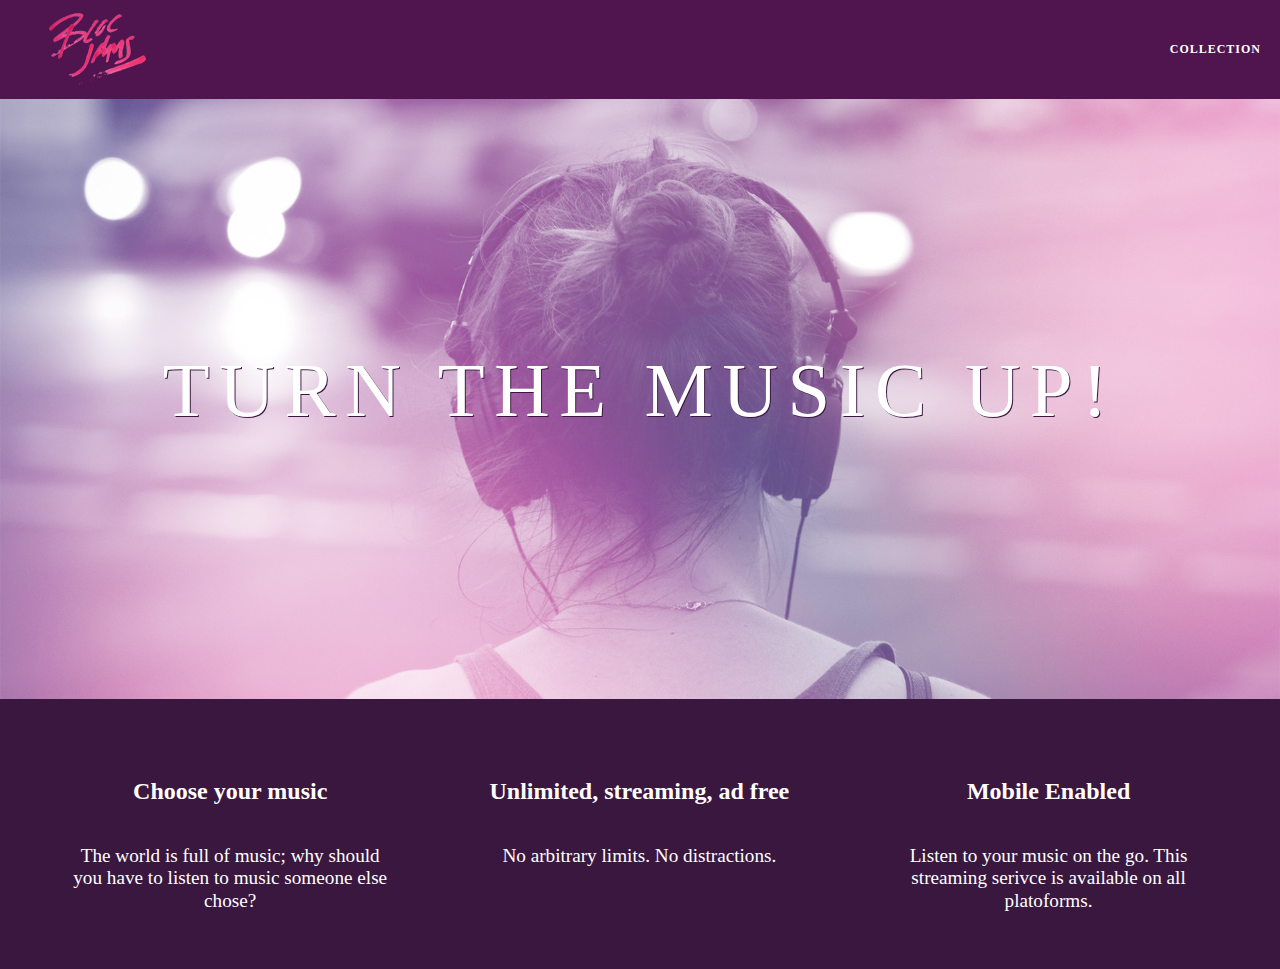
==== index.html @ cdd74501 "Checkpoint 8 Collection: completed" ====
<!DOCTYPE html>
<html>
  <head>
    <title>Bloc Jams</title>
    <meta name="viewport" content="width=device-width, initial-scale=1">
    <link rel="stylesheet" type="text/css" href"=https://fonts.googleapis.com/css?family=Open+Sans:400,800,600,700,300">
    <link rel="stylesheet" type="text/css" href="https://code.ionicframework.com/ionicons/2.0.1/css/ionicons.min.css">
    <link rel="stylesheet" type="text/css" href="styles/normalize.css">
    <link rel="stylesheet" type="text/css" href="styles/main.css">
    <link rel="stylesheet" type="text/css" href="styles/landing.css">
  </head>
    <body class="landing">
      <nav class="navbar"> <!-- nav bar -->
             <a href="index.html" class="logo">
                 <img src="assets/images/bloc_jams_logo.png" alt="bloc jams logo">
             </a>
             <div class="links-container">
                 <a href="collection.html" class="navbar-link">collection</a>
             </div>
         </nav><!-- navigation bar -->

    <section class="hero-content"> <!-- hero content -->
      <h1 class="hero-title">Turn the music up!</h1>
    </section>

    <section class="selling-points container"> <!-- selling points -->
      <div class="point column third">
        <span class="ion-music-note"></span>
        <h5 class="point-title">Choose your music</h5>
        <p class="point-description">The world is full of music; why should you have to listen to music someone else chose?</p>
      </div>
      <div class="point column third">
        <span class="ion-radio-waves"></span>
        <h5 class="point-title">Unlimited, streaming, ad free</h5>
        <p class="point-description">No arbitrary limits. No distractions.</p>
      </div>
      <div class="point column third">
        <span class="ion-iphone"></span>
        <h5 class="point-title">Mobile Enabled</h5>
        <p class="point-description">Listen to your music on the go. This streaming serivce is available on all platoforms.</p>
      </div>
    </section>
  </body>
</html>
---- styles/main.css ----
*, *::before, *::after {
  -moz-box-sizing: border-box;
  -webkit-box-sizing: border-box;
  box-sizing: border-box;
}

html {
  height: 100%;
  font-size: 100%;
}

body {
  font-family: 'Open Sans';
  color: white;
  min-height: 100%;
}

.navbar {
  position: relative;
  padding: 0.5rem;
  background-color: rgba(101,18,95, 0.5);
  z-index: 1;
}

.navbar .logo {
  position: relative;
  left: 2rem;
  cursor: pointer;
}

.navbar .links-container {
     display: table;
     position: absolute;
     top: 0;
     right: 0;
     height: 100px;
     color: white;
 }

 .links-container .navbar-link {
     display: table-cell;
     position: relative;
     height: 100%;
     padding-left: 1rem;
     padding-right: 1rem;
     vertical-align: middle;
     color: white;
     font-size: 0.625rem;
     letter-spacing: 0.05rem;
     font-weight: 700;
     text-transform: uppercase;
     text-decoration: none;
     cursor: pointer;
 }

 .links-container .navbar-link:hover {
     color: rgb(233,50,117);
 }


.container {
  margin: 0 auto;
  max-width: 64rem;
}

/* Medium and small screens (640px) */
@media (min-width: 640px) {
  html {
    font-size: 112%;
  }

  .column {
    float: left;
    padding-left: 1rem;
    padding-right: 1rem;
  }

  .column.full { width: 100%; }
  .column.two-thirds { width: 66.7%; }
  .column.half { width: 50%; }
  .column.third { width: 33.3%; }
  .column.fourth { width: 25%; }
  .column.flow-opposite { float: right; }
}

/* Large screens (1024px) */
@media (min-width: 1024px) {
  html {
    font-size: 120%;
  }
}
---- styles/landing.css ----
body.landing {
    background-color: rgb(58,23,63);
}

.hero-content {
    position: relative;
    min-height: 600px;
    background-image: url(../assets/images/bloc_jams_bg.jpg);
    background-repeat: no-repeat;
    background-position: center center;
    background-size: cover;
}

.hero-content .hero-title {
    position: absolute;
    top: 40%;
    -webkit-transform: translateY(-50%);
    -moz-transform: translateY(-50%);
    transform: translateY(-50%);
    width: 100%;
    text-align: center;
    font-size: 4rem;
    font-weight: 300;
    text-transform: uppercase;
    letter-spacing: 0.5rem;
    text-shadow: 1px 1px 0px rgb(58,23,63);
}

.selling-points {
    position: relative;
}

.point {
    position: relative;
    padding: 2rem;
    text-align: center;
}

.point  .point-title {
    font-size: 1.25rem;
}

.ion-music-note,
.ion-radio-waves,
.ion-iphone {
    color: rgb(233,50,117);
    font-size: 5rem;
}
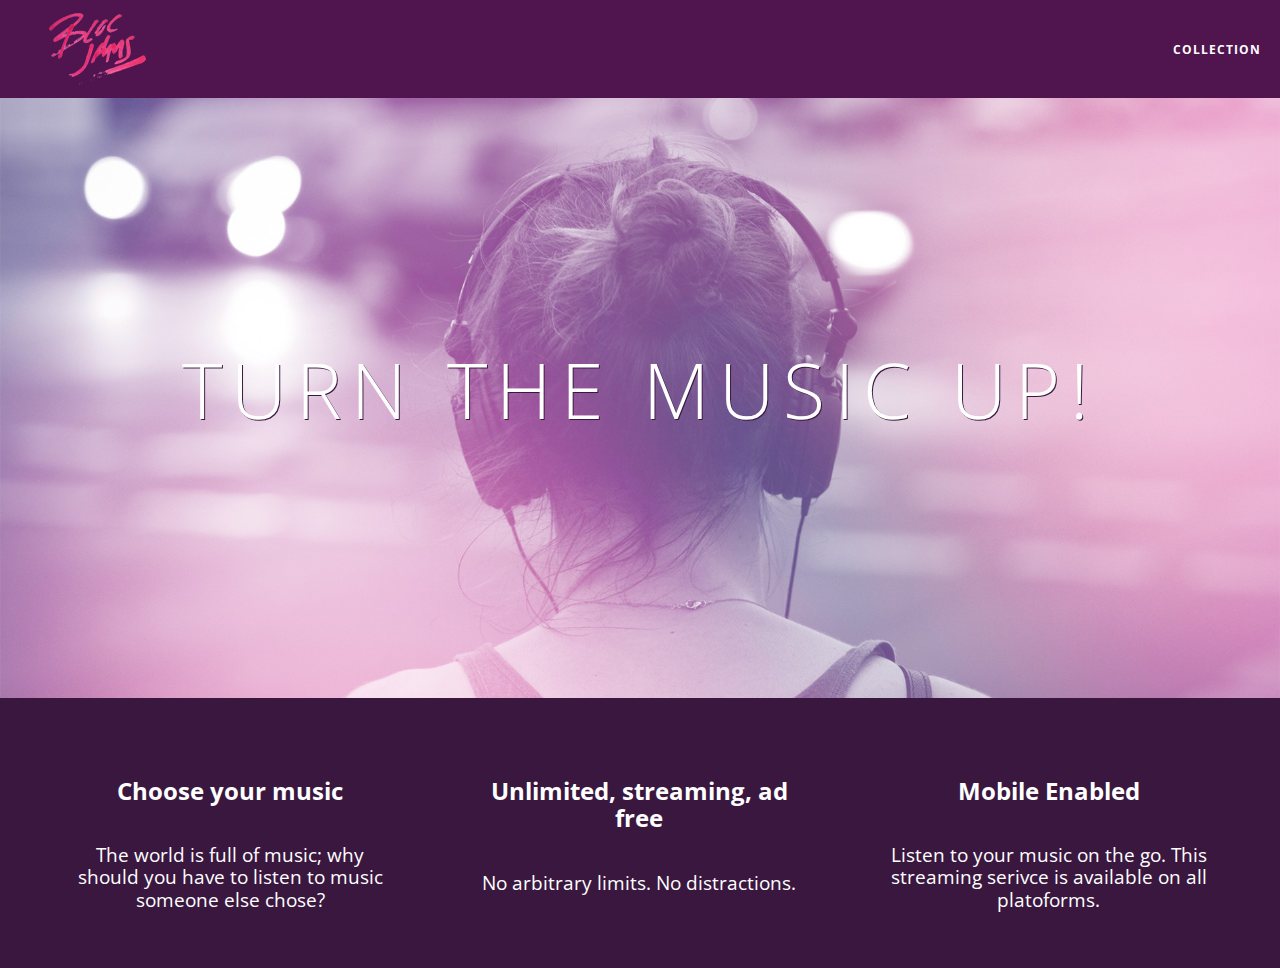
==== commit 9bfc3074: "Assignment 8 Completed" ====
--- a/index.html
+++ b/index.html
@@ -1,14 +1,14 @@
-<!DOCTYPE html>
-<html>
-  <head>
-    <title>Bloc Jams</title>
-    <meta name="viewport" content="width=device-width, initial-scale=1">
-    <link rel="stylesheet" type="text/css" href"=https://fonts.googleapis.com/css?family=Open+Sans:400,800,600,700,300">
-    <link rel="stylesheet" type="text/css" href="https://code.ionicframework.com/ionicons/2.0.1/css/ionicons.min.css">
-    <link rel="stylesheet" type="text/css" href="styles/normalize.css">
-    <link rel="stylesheet" type="text/css" href="styles/main.css">
-    <link rel="stylesheet" type="text/css" href="styles/landing.css">
-  </head>
+<!DOCTYPE html>
+<html>
+    <head>
+        <title>Bloc Jams</title>
+        <meta name="viewport" content="width=device-width, initial-scale=1">
+        <link rel="stylesheet" type="text/css" href="https://fonts.googleapis.com/css?family=Open+Sans:400,800,600,700,300">
+        <link rel="stylesheet" type="text/css" href="https://code.ionicframework.com/ionicons/2.0.1/css/ionicons.min.css">
+        <link rel="stylesheet" type="text/css" href="styles/normalize.css">
+        <link rel="stylesheet" type="text/css" href="styles/main.css">
+        <link rel="stylesheet" type="text/css" href="styles/landing.css">
+    </head>
     <body class="landing">
       <nav class="navbar"> <!-- nav bar -->
              <a href="index.html" class="logo">
@@ -17,7 +17,7 @@
              <div class="links-container">
                  <a href="collection.html" class="navbar-link">collection</a>
              </div>
-         </nav><!-- navigation bar -->
+         </nav>
 
     <section class="hero-content"> <!-- hero content -->
       <h1 class="hero-title">Turn the music up!</h1>
--- a/styles/main.css
+++ b/styles/main.css
@@ -57,6 +57,11 @@
      color: rgb(233,50,117);
  }
 
+ .links-container .navbar-link:active {
+   color: rgb(233,50,117);
+   background-color: white;
+ }
+
 
 .container {
   margin: 0 auto;
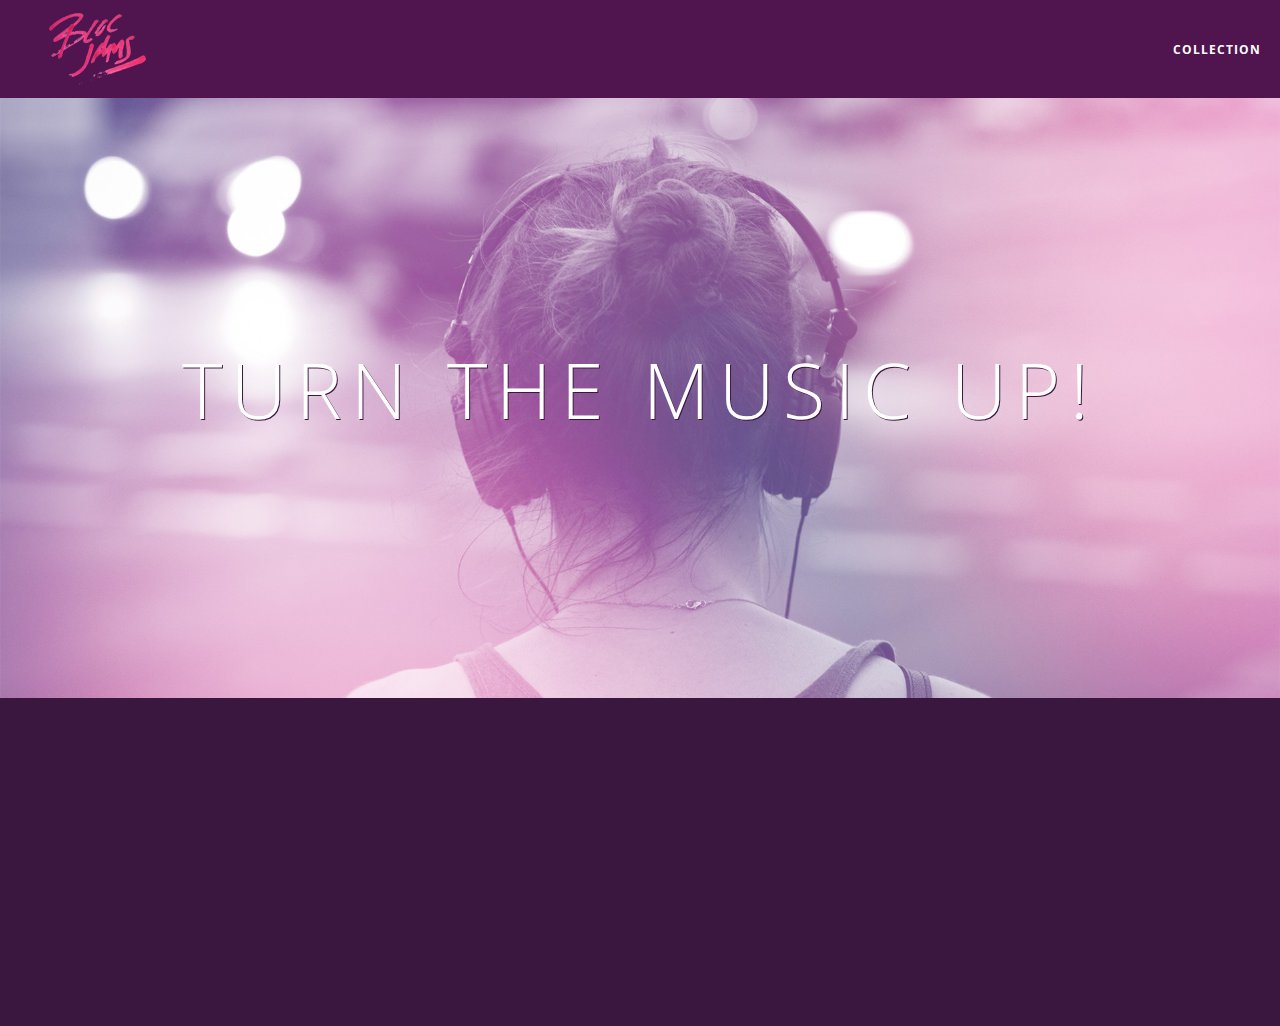
==== commit 139bd0f6: "Assignment 21 completed" ====
--- a/index.html
+++ b/index.html
@@ -1,22 +1,22 @@
-<!DOCTYPE html>
-<html>
-    <head>
-        <title>Bloc Jams</title>
-        <meta name="viewport" content="width=device-width, initial-scale=1">
-        <link rel="stylesheet" type="text/css" href="https://fonts.googleapis.com/css?family=Open+Sans:400,800,600,700,300">
-        <link rel="stylesheet" type="text/css" href="https://code.ionicframework.com/ionicons/2.0.1/css/ionicons.min.css">
-        <link rel="stylesheet" type="text/css" href="styles/normalize.css">
-        <link rel="stylesheet" type="text/css" href="styles/main.css">
-        <link rel="stylesheet" type="text/css" href="styles/landing.css">
-    </head>
-    <body class="landing">
-      <nav class="navbar"> <!-- nav bar -->
-             <a href="index.html" class="logo">
-                 <img src="assets/images/bloc_jams_logo.png" alt="bloc jams logo">
-             </a>
-             <div class="links-container">
-                 <a href="collection.html" class="navbar-link">collection</a>
-             </div>
+<!DOCTYPE html>
+<html>
+    <head>
+        <title>Bloc Jams</title>
+        <meta name="viewport" content="width=device-width, initial-scale=1">
+        <link rel="stylesheet" type="text/css" href="https://fonts.googleapis.com/css?family=Open+Sans:400,800,600,700,300">
+        <link rel="stylesheet" type="text/css" href="https://code.ionicframework.com/ionicons/2.0.1/css/ionicons.min.css">
+        <link rel="stylesheet" type="text/css" href="styles/normalize.css">
+        <link rel="stylesheet" type="text/css" href="styles/main.css">
+        <link rel="stylesheet" type="text/css" href="styles/landing.css">
+    </head>
+    <body class="landing">
+      <nav class="navbar"> <!-- nav bar -->
+             <a href="index.html" class="logo">
+                 <img src="assets/images/bloc_jams_logo.png" alt="bloc jams logo">
+             </a>
+             <div class="links-container">
+                 <a href="collection.html" class="navbar-link">collection</a>
+             </div>
          </nav>
 
     <section class="hero-content"> <!-- hero content -->
@@ -40,5 +40,9 @@
         <p class="point-description">Listen to your music on the go. This streaming serivce is available on all platoforms.</p>
       </div>
     </section>
+
+    <script src="scripts/landing.js"></script>
+
+
   </body>
 </html>
--- a/styles/main.css
+++ b/styles/main.css
@@ -51,21 +51,27 @@
      text-transform: uppercase;
      text-decoration: none;
      cursor: pointer;
+     transition: all .40s ease-out;
  }
 
- .links-container .navbar-link:hover {
+ .links-container .navbar-link:hover,
+ .links-container .navbar-link:focus {
      color: rgb(233,50,117);
+     background-color: #fff;
  }
 
  .links-container .navbar-link:active {
-   color: rgb(233,50,117);
-   background-color: white;
+   color: rgb(58,23,63);
  }
 
 
 .container {
   margin: 0 auto;
   max-width: 64rem;
+}
+
+.container.narrow {
+  max-width: 56rem;
 }
 
 /* Medium and small screens (640px) */
--- a/styles/landing.css
+++ b/styles/landing.css
@@ -34,6 +34,16 @@
     position: relative;
     padding: 2rem;
     text-align: center;
+    opacity: 0;
+     -webkit-transform: scaleX(0.9) translateY(3rem);
+     -moz-transform: scaleX(0.9) translateY(3rem);
+     transform: scaleX(0.9) translateY(3rem);
+     -webkit-transition: all 0.25s ease-in-out;
+     -moz-transition: all 0.25s ease-in-out;
+     transition: all 0.25s ease-in-out;
+     -webkit-transition-delay: 0.2s;
+     -moz-transition-delay: 0.2s;
+     transition-delay: 0.2s;
 }
 
 .point  .point-title {
